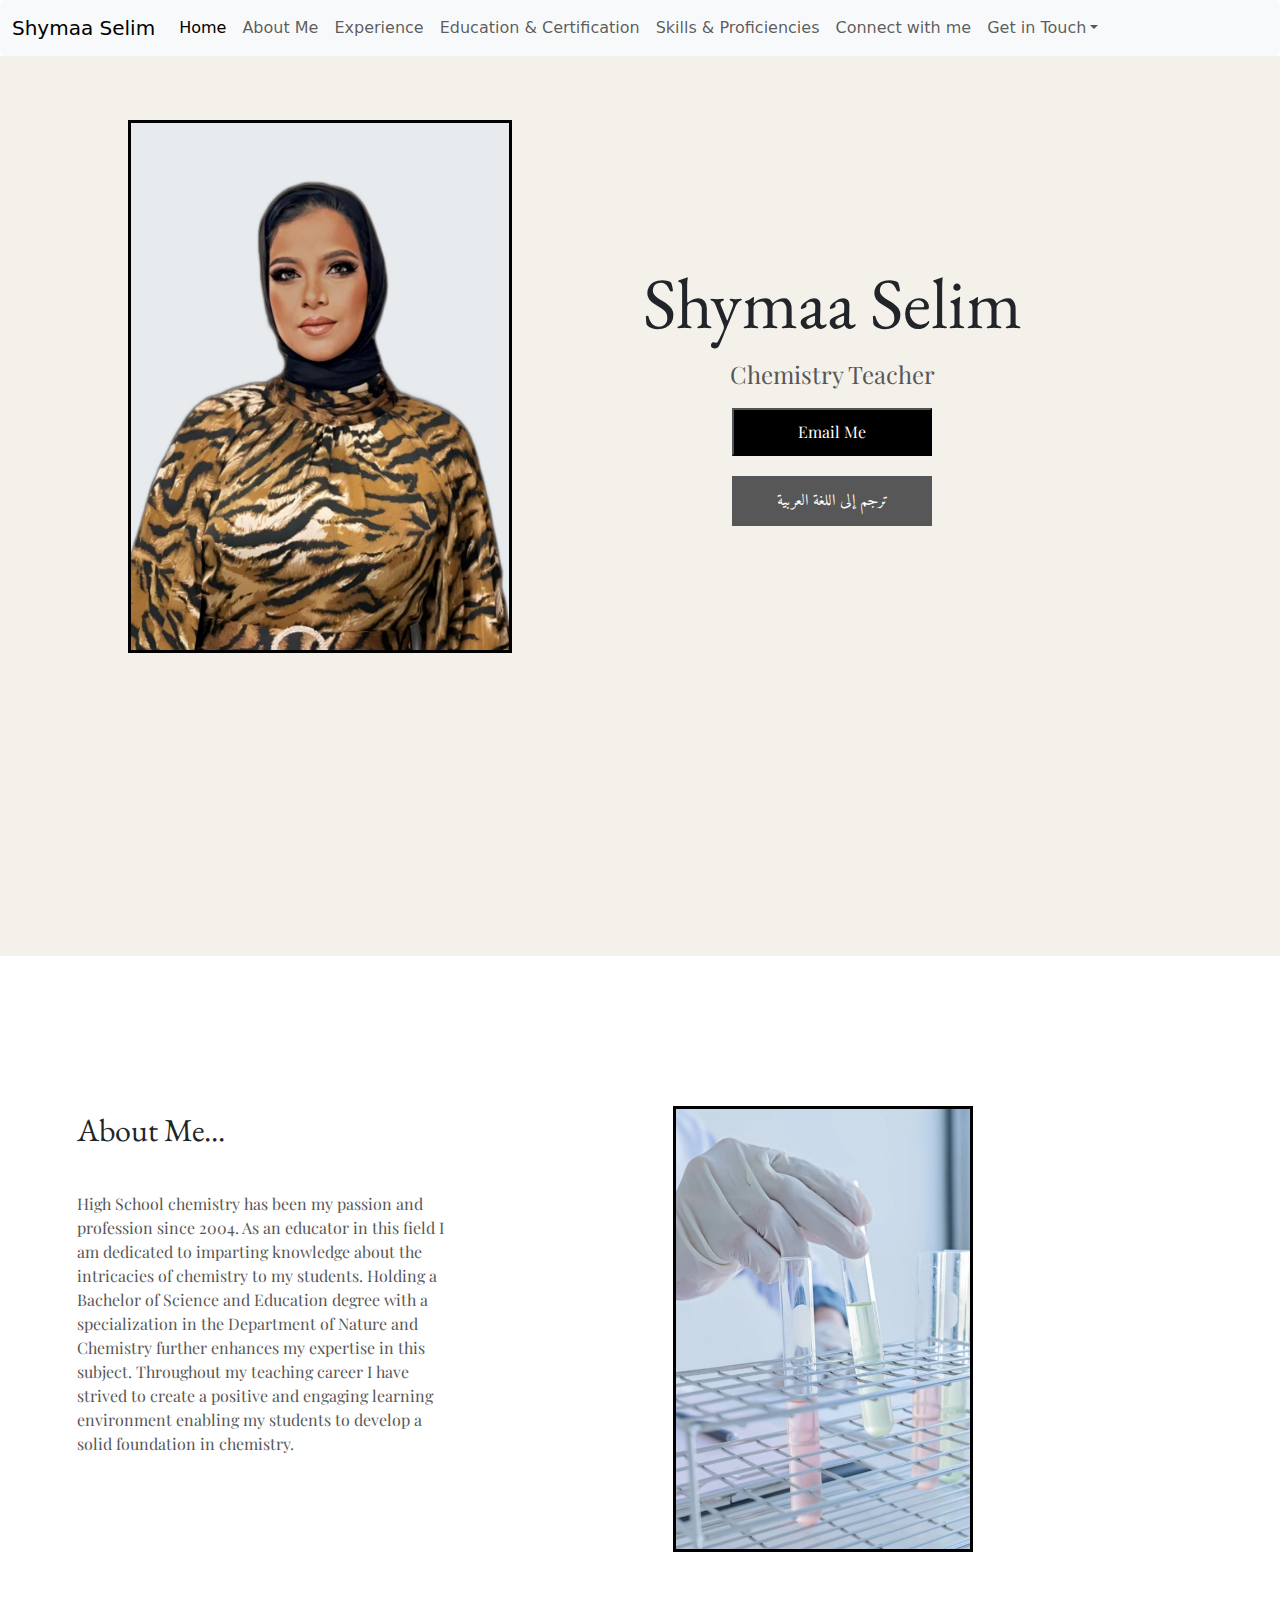
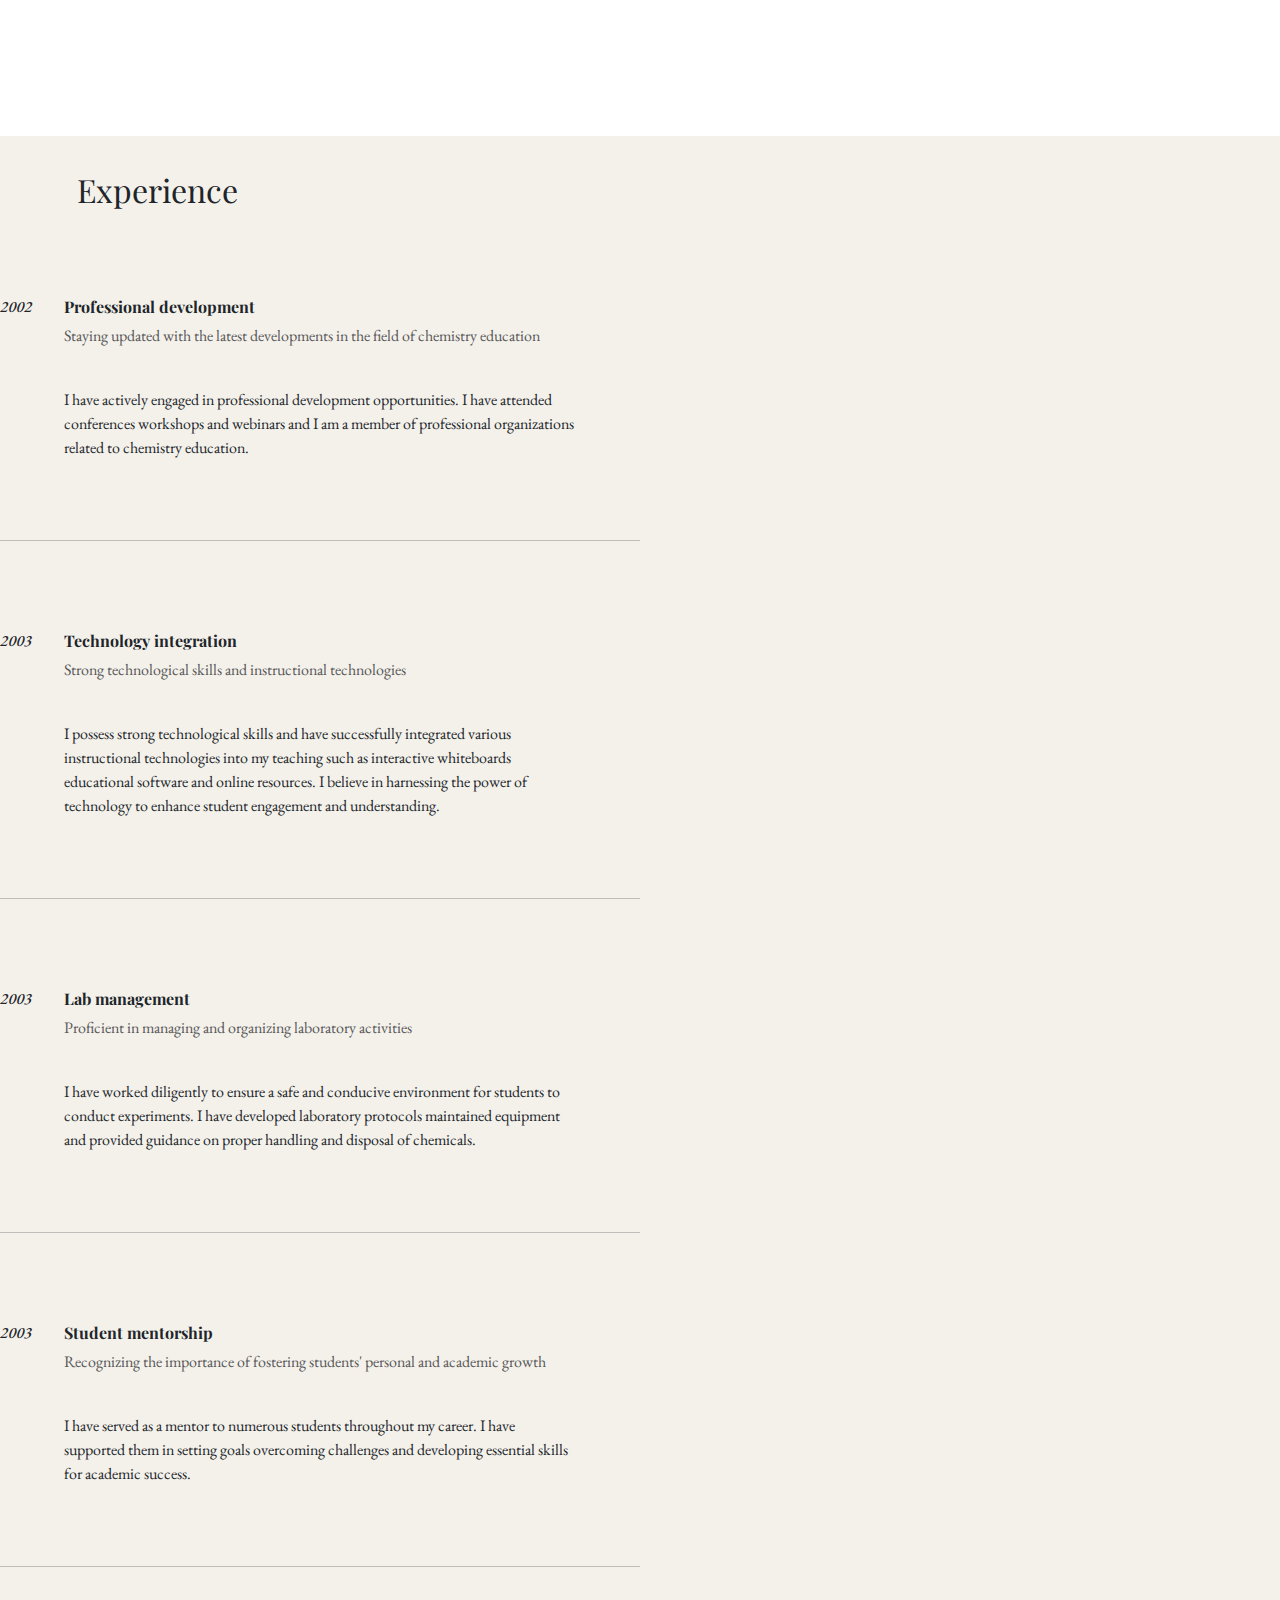
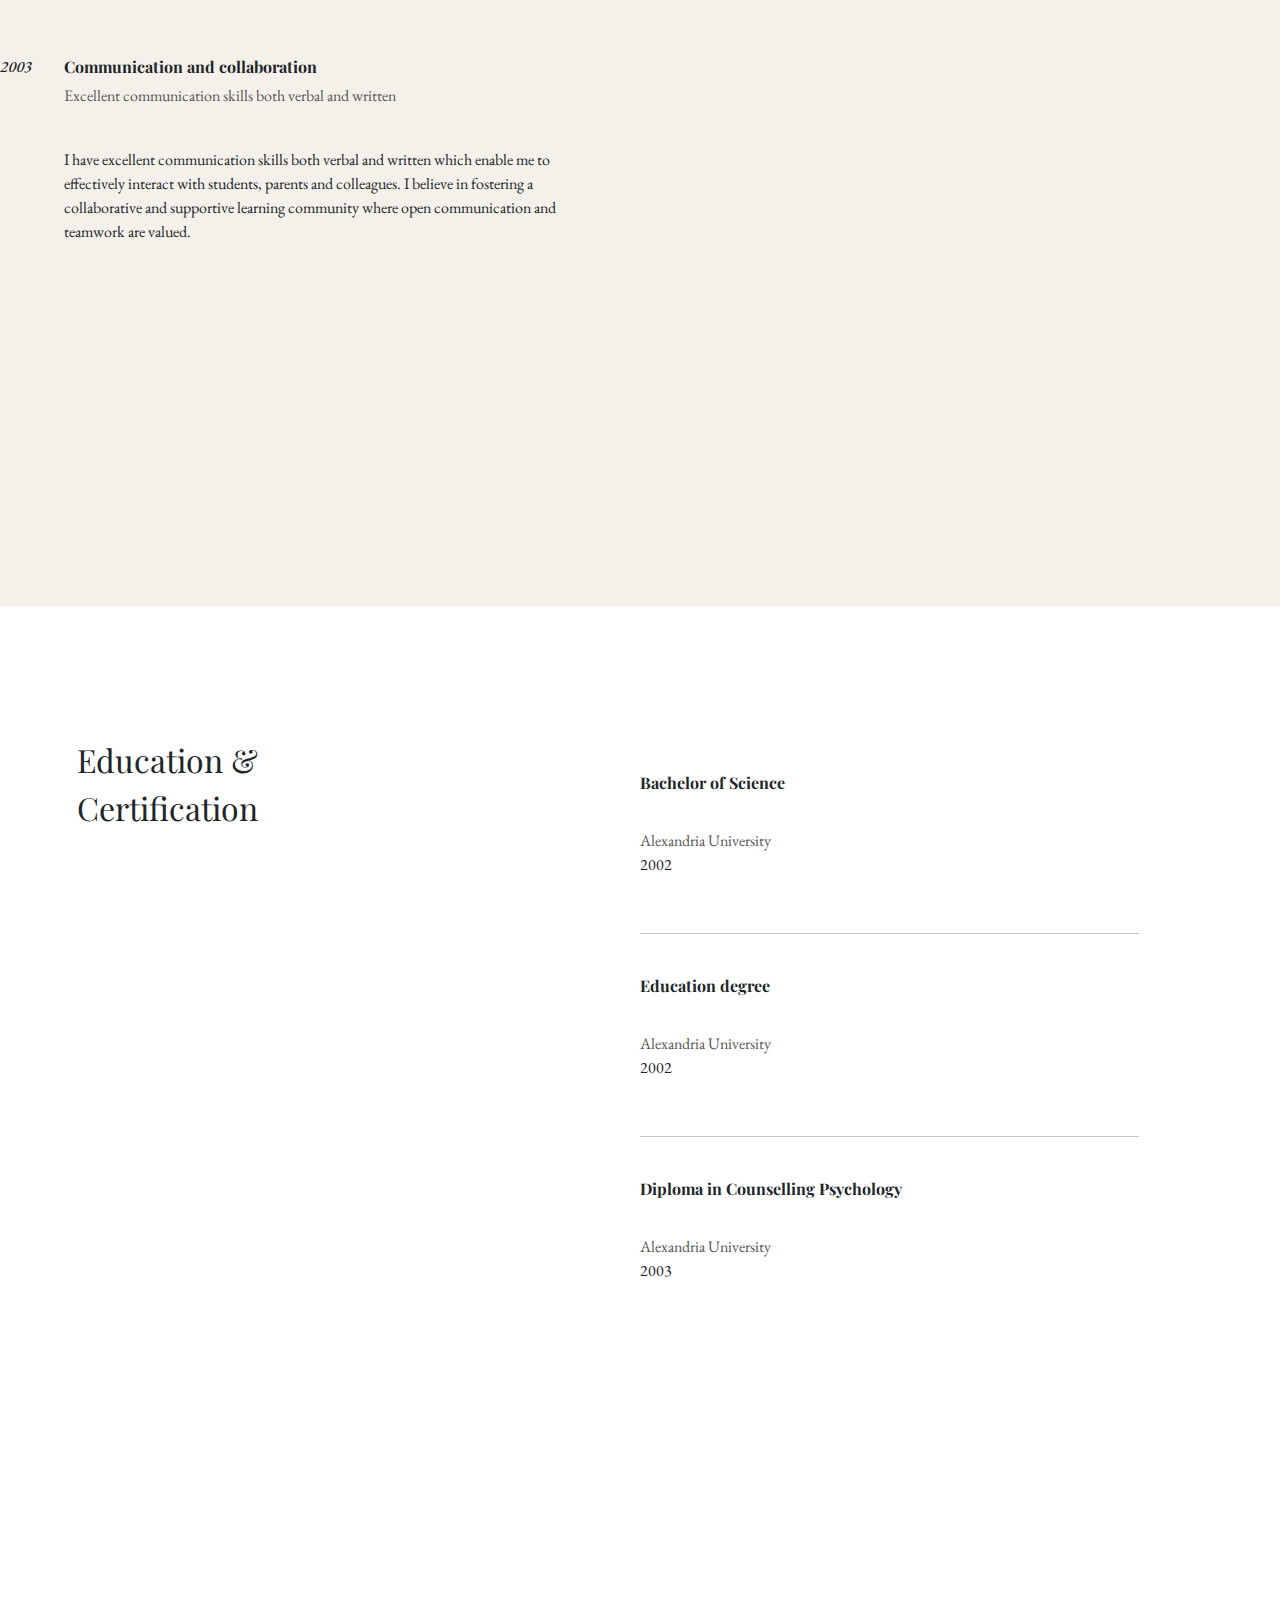
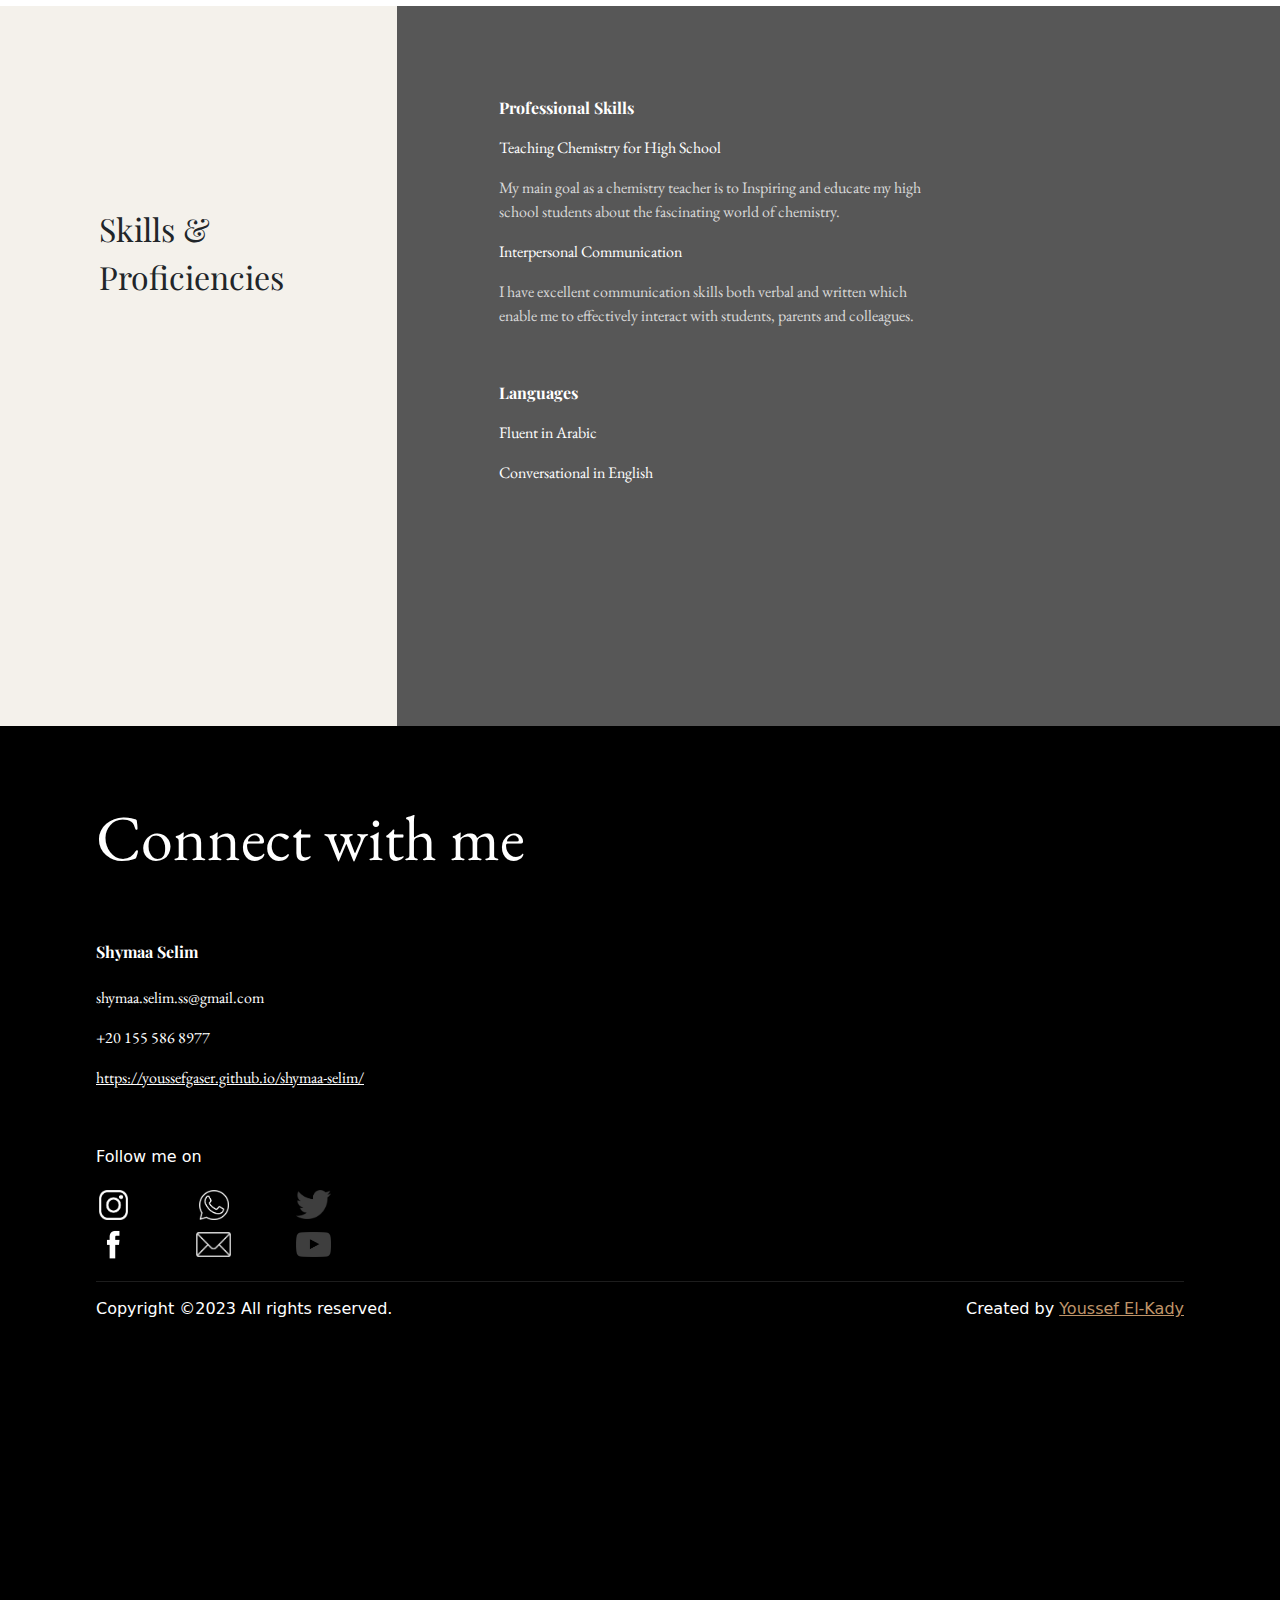
==== index.html @ 4e68a4df "Add files via upload" ====
<!DOCTYPE html>
<html lang="en">
<head>
    <meta charset="UTF-8">
    <meta name="viewport" content="width=device-width, initial-scale=1.0">
    <title>Shymaa Selim</title>
    <link href="./styleEN.css" rel="stylesheet">
    <link href="./viewportEN.css" rel="stylesheet">
    <link rel="preconnect" href="https://fonts.googleapis.com">
    <link rel="preconnect" href="https://fonts.gstatic.com" crossorigin>
    <link href="https://fonts.googleapis.com/css2?family=Abril+Fatface&family=Amiri&family=Caveat&family=Cinzel:wght@700&family=EB+Garamond:wght@500&family=GFS+Didot&family=Grandiflora+One&family=Kablammo&family=Libre+Baskerville:wght@700&family=Merriweather:ital,wght@1,300&family=PT+Serif:wght@700&family=Playfair+Display&family=Raleway:wght@100&family=Tilt+Prism&display=swap" rel="stylesheet">
    <link rel="shortcut icon" href="./img for codes/Shymaa in a circular photo.png" type="Image/xicon">
    <link href="./css/bootstrap.min.css" rel="stylesheet">
</head>
<body>

    <nav class="navbar navbar-expand-lg bg-body-tertiary rounded" aria-label="Eleventh navbar example">
        <div class="container-fluid">
          <a class="navbar-brand" href="#">Shymaa Selim</a>
          <button class="navbar-toggler" type="button" data-bs-toggle="collapse" data-bs-target="#navbarsExample09" aria-controls="navbarsExample09" aria-expanded="false" aria-label="Toggle navigation">
            <span class="navbar-toggler-icon"></span>
          </button>
  
          <div class="collapse navbar-collapse" id="navbarsExample09">
            <ul class="navbar-nav me-auto mb-2 mb-lg-0">
              <li class="nav-item">
                <a class="nav-link active" aria-current="page" href="#home-en">Home</a>
              </li>
              <li class="nav-item">
                <a class="nav-link" href="#about-en">About Me</a>
              </li>
              <li class="nav-item">
                <a class="nav-link" aria-disabled="true" href="#experience-en">Experience</a>
              </li>
              <li class="nav-item">
                <a class="nav-link" aria-disabled="true" href="#education-en">Education & Certification</a>
              </li>
              <li class="nav-item">
                <a class="nav-link" aria-disabled="true" href="#skillsSection-en">Skills & Proficiencies</a>
              </li>
              <li class="nav-item">
                <a class="nav-link" aria-disabled="true" href="#contact-en">Connect with me</a>
              </li>
              <li class="nav-item dropdown">
                <a class="nav-link dropdown-toggle" href="#" data-bs-toggle="dropdown" aria-expanded="false">Get in Touch</a>
                <ul class="dropdown-menu">
                  <li><a class="dropdown-item" href="https://wa.me/message/QIZGUHK6UAVRG1">Whatsapp</a></li>
                  <li><a class="dropdown-item" href="https://www.facebook.com/shymaa.selim.3?mibextid=ZbWKwL">Facebook</a></li>
                  <li><a class="dropdown-item" href="tel:+20 155 586 8977">Make a Call</a></li>
                </ul>
              </li>
            </ul>
          </div>
        </div>
      </nav>
    
    <section  id="home-en" class="home tan-background">
    
        <div id="container-of-home-page-en" class="container-of-home-page">
            <div id="container-of-shymaa-photo-home-en" class="container-of-shymaa-photos">
                <img id="shymaa-photo-home-en" class="shymaa-photos" src="./img for codes/WhatsApp Image 2023-08-19 at 10.44.39 PM.jpeg" alt="A picture of Shymaa Selim (The Chemistry Teacher)">
            </div>
                <div id="heading-group-of-home-page-en" class="heading-group-of-home-page">
                    <p id="headding-of-home-page-en" class="heading-of-home-page">Shymaa Selim</p>
                    <p id="subheadding-of-home-page-en" class="subheading-of-home-page">Chemistry Teacher</p>
                    <div id="button-group-of-home-page-en" class="button-group-of-home-page">
                        <a id="link-of-email-me-en" class="link-of-email-me" href="mailto:shymaa.selim.ss@gmail.com" target="_blank"><button id="button-of-email-me-en" class="button-of-home-page">Email Me</button></a>
                        <a id="link-of-translate-into-arabic-en" href="./Arabic.html"><button id="button-of-translate-into-arabic-en" class="button-of-home-page">ترجم إلى اللغة العربية</button></a>
                    </div>
                </div> 
        </div>
    </section>

    <section id="about-en" class="about white-background">
        
        <div id="about-container-en" class="about-container white-background">
            <div id="group-aboutMe-en" class="group-aboutMe">
                <p id="headding-aboutMe-en" class="headding-aboutMe">About Me...</p>
                <p id="content-aboutMe-en" class="content-aboutMe">High School chemistry has been my passion and profession since 2004. As an educator in this field I am dedicated to imparting knowledge about the intricacies of chemistry to my students. Holding a Bachelor of Science and Education degree with a specialization in the Department of Nature and Chemistry further enhances my expertise in this subject. Throughout my teaching career I have strived to create a positive and engaging learning environment enabling my students to develop a solid foundation in chemistry.</p>
            </div>
            <div id="imgContainer-aboutMe-en" class="imgContainer-aboutMe">
                <img id="img-aboutMe-en" class="img-aboutMe" src="./img for codes/Chemists.jpeg" alt="Chemicals">
            </div>
        </div>
    </section>

    <section id="experience-en" class="experience">

        <div id="container-experience-en" class="container-experience">
            <div id="container-heading-experience-en" class="container-heading-experience">
                <p id="heading-experience-en" class="heading-experience">Experience</p>
            </div>
            <div id="container-experiences-en" class="container-experiences">
                <div id="container-professional-development-en" class="container-professional-development">
                    <div id="container-year-professional-development-en" class="container-year-professional-development">
                        <p id="year-professional-development-en" class="year-professional-development">2002</p>
                    </div>
                    <div id="container-content-professional-development-en" class="container-content-professional-development">
                        <p id="heading-professional-development-en" class="heading-professional-development">Professional development</p>
                        <p id="subHeading-professional-development-en" class="subHeading-professional-development">Staying updated with the latest developments in the field of chemistry education</p>
                        <br>
                        <p id="content-professional-development-en" class="content-professional-development">I have actively engaged in professional development opportunities. I have attended conferences workshops and webinars and I am a member of professional organizations related to chemistry education.</p>
                    </div>
                </div>
                <br>
                <br>
                <hr>
                <br>
                <br>
                <br>
                <div id="container-professional-development-en" class="container-professional-development">
                    <div id="container-year-professional-development-en" class="container-year-professional-development">
                        <p id="year-professional-development-en" class="year-professional-development">2003</p>
                    </div>
                    <div id="container-content-professional-development-en" class="container-content-professional-development">
                        <p id="heading-professional-development-en" class="heading-professional-development">Technology integration</p>
                        <p id="subHeading-professional-development-en" class="subHeading-professional-development">Strong technological skills and instructional technologies</p>
                        <br>
                        <p id="content-professional-development-en" class="content-professional-development">I possess strong technological skills and have successfully integrated various instructional technologies into my teaching such as interactive whiteboards educational software and online resources. I believe in harnessing the power of technology to enhance student engagement and understanding.</p>
                    </div>
                </div>
                    <br>
                    <br>
                    <hr id="broken-2-en" class="broken">
                    <br>
                    <br>
                    <br>
                <div id="container-professional-development-en" class="container-professional-development">
                    <div id="container-year-professional-development-en" class="container-year-professional-development">
                        <p id="year-professional-development-en" class="year-professional-development">2003</p>
                    </div>
                    <div id="container-content-professional-development-en" class="container-content-professional-development">
                        <p id="heading-professional-development-en" class="heading-professional-development">Lab management</p>
                        <p id="subHeading-professional-development-en" class="subHeading-professional-development">Proficient in managing and organizing laboratory activities</p>
                        <br>
                        <p id="content-professional-development-en" class="content-professional-development">I have worked diligently to ensure a safe and conducive environment for students to conduct experiments. I have developed laboratory protocols maintained equipment and provided guidance on proper handling and disposal of chemicals.</p>
                    </div>
                </div>
                <br>
                <br>
                <hr id="broken-2-en" class="broken">
                <br>
                <br>
                <br>
                <div id="container-professional-development-en" class="container-professional-development">
                    <div id="container-year-professional-development-en" class="container-year-professional-development">
                        <p id="year-professional-development-en" class="year-professional-development">2003</p>
                    </div>
                    <div id="container-content-professional-development-en" class="container-content-professional-development">
                        <p id="heading-professional-development-en" class="heading-professional-development">Student mentorship</p>
                        <p id="subHeading-professional-development-en" class="subHeading-professional-development">Recognizing the importance of fostering students' personal and academic growth</p>
                        <br>
                        <p id="content-professional-development-en" class="content-professional-development">I have served as a mentor to numerous students throughout my career. I have supported them in setting goals overcoming challenges and developing essential skills for academic success.</p>
                    </div>
                </div>
                <br>
                <br>
                <hr id="broken-2-en" class="broken">
                <br>
                <br>
                <br>
                <div id="container-professional-development-en" class="container-professional-development">
                    <div id="container-year-professional-development-en" class="container-year-professional-development">
                        <p id="year-professional-development-en" class="year-professional-development">2003</p>
                    </div>
                    <div id="container-content-professional-development-en" class="container-content-professional-development">
                        <p id="heading-professional-development-en" class="heading-professional-development">Communication and collaboration</p>
                        <p id="subHeading-professional-development-en" class="subHeading-professional-development">Excellent communication skills both verbal and written</p>
                        <br>
                        <p id="content-professional-development-en" class="content-professional-development">I have excellent communication skills both verbal and written which enable me to effectively interact with students, parents and colleagues. I believe in fostering a collaborative and supportive learning community where open communication and teamwork are valued.</p>
                    </div>
                </div>
            </div>
        </div>
    </section>

    <section id="education-en" class="education">

        <div id="container-education-en" class="container-education">
            <div id="container-heading-education-en" class="container-heading-education">
                <p id="heading-education-en" class="heading-education">Education & Certification</p>
            </div>
            <div id="container-educations-en" class="container-educations">
                <div id="container-content-bachelor-of-science-en" class="container-content-professional-development">
                    <p id="heading-bachelor-of-science-en" class="heading-bachelor-of-science">Bachelor of Science</p>
                    <br>
                    <p id="subHeading-bachelor-of-science-en" class="subHeading-bachelor-of-science">Alexandria University
                    </p>
                    <p id="content-bachelor-of-science-en" class="content-bachelor-of-science">2002
                    </p>
                </div>
                <br>
                <hr>
                <br>
                <div id="container-content-bachelor-of-science-en" class="container-content-professional-development">
                    <p id="heading-bachelor-of-science-en" class="heading-bachelor-of-science">Education degree</p>
                    <br>
                    <p id="subHeading-bachelor-of-science-en" class="subHeading-bachelor-of-science">Alexandria University
                    </p>
                    <p id="content-bachelor-of-science-en" class="content-bachelor-of-science">2002
                    </p>
                </div>
                <br>
                <hr>
                <br>
                <div id="container-content-bachelor-of-science-en" class="container-content-professional-development">
                    <p id="heading-bachelor-of-science-en" class="heading-bachelor-of-science">Diploma in Counselling Psychology</p>
                    <br>
                    <p id="subHeading-bachelor-of-science-en" class="subHeading-bachelor-of-science">Alexandria University
                    </p>
                    <p id="content-bachelor-of-science-en" class="content-bachelor-of-science">2003
                    </p>
                </div>
            </div>
        </div>
    </section>

    <section id="skillsSection-en" class="skillsSection">

        <div id="greatContainer-skillsProficiencies-en" class="greatContainer-skillsProficiencies">
            <div id="container-skillsProficiencies-en" class="container-skillsProficiencies">
                <p id="heading-skillsProficiencies-en" class="heading-skillsProficiencies">Skills & Proficiencies</p>
            </div>
            <div id="container-skills-en" class="container-skills">
                <div id="professionalSkills-en" class="skills">
                    <p id="heading-professionalSkills-en" class="heading-skills">Professional Skills</p>
                    <p id="subheading-professionalSkills-teaching-en" class="subheading-skills">Teaching Chemistry for High School</p>
                    <p id="content-professionalSkills-teaching-en" class="content-skills"> My main goal as a chemistry teacher is to Inspiring and educate my high school students about the fascinating world of chemistry.</p>
                    <p id="subheading-professionalSkills-communication-en" class="subheading-skills">Interpersonal Communication</p>
                    <p id="content-professionalSkills-communication-en" class="content-skills"> I have excellent communication skills both verbal and written which enable me to effectively interact with students, parents and colleagues. </p>
                </div>
                <div id="languages-en" class="skills">
                    <p id="heading-languages-en" class="heading-skills">Languages</p>
                    <p id="subheading-languages-arabic-en" class="subheading-skills">Fluent in Arabic</p>
                    <p id="subheading-languages-english-en" class="subheading-skills">Conversational in English</p>
                </div>
            </div>
        </div>
    </section>

    <section id="contact-en" class="contact">

        <div id="container-contactWithMe-en" class="container-contactWithMe">
            <div id="group-contactWithMe-en" class="group-contactWithMe 1">
                <p id="heading-contactWithMe-en" class="heading-contactWithMe">Connect with me</p>
                <div id="group-contacts-en" class="group-contacts 1">
                    <p id="subheading-contacts-en" class="subheading-contacts">Shymaa Selim</p>
                    <p id="email-en" class="email">shymaa.selim.ss@gmail.com</p>
                    <p id="phoneNumber-en" class="phoneNumber">+20 155 586 8977</p>
                    <p id="websiteLink-en" class="websiteLink"><a class="websiteLink" href="https://youssefgaser.github.io/shymaa-selim/">https://youssefgaser.github.io/shymaa-selim/</a></p>
                </div>
                <div id="group-follow-en" class="follow-follow 1">
                    <p id="subheading-follow-en" class="subheading-follow">Follow me on</p>
                    <div id="follow-icons-en" class="follow-icons">
                        <div id="instagram" class="div-icon"><a href="https://instagram.com/shymaa.selim.3?utm_source=qr&igshid=NGExMmI2YTkyZg%3D%3D"><img class="icon" src="./img for codes/pngfind.com-instagram-png-white-2773517.png" alt="Follow Me on Instagram"></a></div>
                        <div id="whatsapp" class="div-icon"><a href="https://wa.me/message/QIZGUHK6UAVRG1"><img class="icon" src="./img for codes/pngaaa.com-8491146.png" alt="Contact me through Whatsapp Business"></a></div>
                        <div id="twitter" class="div-icon"><img class="icon" src="./img for codes/PngItem_5187558.png" alt="Follow me on Twitter"></div>
                        <div id="facebook" class="div-icon"><a href="https://www.facebook.com/shymaa.selim.3?mibextid=ZbWKwL"><img class="icon" src="./img for codes/pngfind.com-facebook-icon-white-png-1744532.png" alt="Follow me on Facebook"></a></div>
                        <div id="email" class="div-icon"><a href="mailto:shymaa.selim.ss@gmail.com"><img class="icon" src="./img for codes/pngkey.com-email-icon-white-png-9311379.png" alt="Contact me through Whatsapp"></a></div>
                        <div id="youtube" class="div-icon"><img class="icon" src="./img for codes/dc4LABqni.png" alt="Follow me on YouTube"></div>
                    </div>
                </div>
                <hr id="hrFooter">
            </div>
            
            <div id="footer-en" class="footer">
                <p id="copyright-en" class="copyright">Copyright &copy;2023 All rights reserved. </p>
                <p id="myPrint-en" class="myPrint">Created by <a id="link-YE" href="https://youssefgaser.github.io/youssef-elkady/" target="_blank"><span id="YE"> Youssef El-Kady </span></a></p>
            </div>
        </div>
    </section>

    <script src="./js/bootstrap.bundle.js"></script>
</body>
</html>
---- styleEN.css ----
body {
    margin: 0px;
}

hr.broken {
    width: 100%;
    } 

.tan-background {
    background-color: #f4f1eb;
    height: 100vh;
}

.container-of-home-page {
    background-color: #f4f1eb;
    display: flex;
}

.container-of-shymaa-photos {
    background-color: #f4f1eb;
    height: 550px;
    width: 400px;
    margin: 5% 7%;
}

.shymaa-photos {
    height: 100%;
    width: 100%;
    object-fit: fill;
    border: solid black;
}

.heading-group-of-home-page {
    width: 50%;
    margin-right: 100px;
    padding-top: 15%;
    text-align: center;
    font-family: 'EB Garamond', serif;
}

.heading-of-home-page {
    margin: 0px;
    font-family: 'EB Garamond', serif;
    font-size: 4.5rem;
}

.subheading-of-home-page {
    font-family: 'Playfair Display', serif;
    font-size: 1.5rem;
    color: #575757;
}

.button-group-of-home-page {
    display: grid;
    grid-template-columns: 200px;
    grid-template-rows: auto;
    place-content:  center;
}

.button-of-home-page {
    width: 100%;
    padding: 5%;
    background-color: black;
    color: white;
    font-family: 'Playfair Display', serif;
}

#button-of-translate-into-arabic-en {
    width: 100%;
    border: solid #575757;
    background-color: #575757;
    font-family: 'Amiri', serif;
}

.link-of-email-me {
    margin-bottom: 10%;
}

#link-of-translate-into-arabic-en {
    color: white
}

.white-background {
    background-color: white;
    margin-top: 50px;
}

.about-container {
    background-color: white;
    height: 70vh;
    padding-top: 100px;
    display: flex;
    flex-wrap: wrap;
    justify-content: space-between;
}

.group-aboutMe {
    width: 380px;
    margin-left: 6%;
}

.headding-aboutMe {
    font-family: 'EB Garamond', serif !important;
    font-size: 2rem;
    margin-bottom: 10%;
}

.content-aboutMe {
    width: 100%;
    font-family: 'Playfair Display', serif;
    color: #575757;
}

.imgContainer-aboutMe {
    width: 300px;
    object-fit: cover;
    margin-right: 24%;
}

.img-aboutMe {
    max-width: 100%;
    max-height: 100%;
    border: solid black;
}




.experience {
    background-color: #f4f1eb;
    height: 230vh;
    margin-top: 100px;
}

.container-experience {
    display: flex;
    flex-wrap: wrap;
    justify-content: space-between;
}

.container-heading-experience {
    width: 380px;
    font-size: 2rem;
    font-family: 'Playfair Display', serif;
    margin-right: 0%;
    margin-left: 6%;
    padding-top: 30px;
}

.container-experiences{
    width: 50%;
    direction: ltr;
    margin-top: 65px;
    margin-right: 15.5%;
}

.container-professional-development {
    width: 100%;
    display: flex;
    flex-wrap: wrap;
}

.container-year-professional-development {
    margin-right: 5%;
    font-weight:500;
    font-style: italic;
    font-family: 'EB Garamond', serif;
}

.container-content-professional-development {
    width: 80%;
}

.heading-professional-development {
    font-weight: bold;
    font-family: 'Playfair Display', serif;
    margin-bottom: 5px;
}

.subHeading-professional-development {
    color: #575757;
    margin-top: 5px;
    font-family: 'EB Garamond', serif;
}

.content-professional-development {
    font-family: 'EB Garamond', serif;
}






.education {
    background-color: #ffffff;
    height: 100vh;
    margin-top: 100px;
}

.container-education {
    display: flex;
    flex-wrap: wrap;
    justify-content: space-between;
}

.container-heading-education {
    width: 320px;
    font-size: 2rem;
    font-family: 'Playfair Display', serif;
    margin-right: 0%;
    margin-left: 6%;
    padding-top: 30px;
}

.container-educations{
    width: 50%;
    direction: ltr;
    margin-top: 65px;
    padding-left: 0%;
    padding-right: 11%;
}

.container-bachelor-of-science {
    width: 100%;
    display: flex;
    flex-wrap: wrap;
    margin-left: 7%;
}

.heading-bachelor-of-science {
    font-weight: bold;
    font-family: 'Playfair Display', serif;
    margin-bottom: 5px;
}

.subHeading-bachelor-of-science {
    color: #575757;
    margin-top: 5px;
    font-family: 'EB Garamond', serif;
    margin-bottom: 0px;
}

.content-bachelor-of-science {
    font-family: 'EB Garamond', serif;
    margin-top: 0px;
}




.skillsSection {
    background-color: #f4f1eb;
    z-index: -1;
    margin: 0px;
}

.greatContainer-skillsProficiencies {
    display: flex;
    height: 80vh;
}

.container-skillsProficiencies {
    background-color: #f4f1eb;
    width: 45%;
}

.heading-skillsProficiencies {
    font-family: 'Playfair Display', serif;
    font-size: 2rem;
    margin: 0px;
    margin-top: 50%;
    margin-left: 25%;
    width: 45%;
}

.container-skills {
    width: 100%;
    color: white;
    background-color: #575757;
    padding-top: 7%;
    margin-left: 0%;
}

.skills {
    width: 50%;
    background-color: #575757;
    margin-left: 11.5%;
    margin-bottom: 6%;
}

.heading-skills {
    font-weight: bold;
    font-family: 'Playfair Display', serif;
}

.subheading-skills {
    font-family: 'EB Garamond', serif;
}

.content-skills {
    font-family: 'EB Garamond', serif;
    color: #d9d9d9;
}




.container-contactWithMe {
    background-color: black;
    color: white;
    height: 100vh;
}

.group-contactWithMe {
    color: white;
    padding-top: 5%;
    padding-left: 0%;
    padding-left: 7.5%;
    padding-right: 7.5%;
}

.heading-contactWithMe {
    font-family: 'EB Garamond', serif;
    font-size: 4rem;
    margin: 0px;
    margin-bottom: 5%;
}

.group-contacts {
    font-family: 'EB Garamond', serif;
}

.subheading-contacts {
    font-weight: bold;
    font-family: 'Playfair Display', serif;
    margin-bottom: 2%;
}

.websiteLink {
    color: white;
}

.follow-follow {
    margin-top: 5%;
}

.follow-icons {
    display: grid;
    grid-template-columns: repeat(3, 100px);
    grid-template-rows: 1fr 1fr
}

.icon {
    width: 40px;
    height: 40px;
    object-fit: contain;
    padding: 5%;
    padding-left: 0px;
}

#twitter {
    filter: opacity(0.2) drop-shadow(0 0 #444444);
}

#youtube {
    filter: opacity(0.2) drop-shadow(0 0 #444444);
}

#hrFooter {
    height: 0.5px;
    background-color: #737373;
    border: none;
}

.footer {
    display: flex;
    justify-content: space-between;
}

.copyright {
    margin-left: 7.5%;
}

.myPrint {
    margin-right: 7.5%;
}

#YE {
    color: #bf9469;
    text-decoration: none;
}

#link-YE {
    text-decoration-color: #bf9469;
}
---- viewportEN.css ----
@media (min-width: 1201px) {
    
    .container-of-shymaa-photos {
        height: 20% !important;
        width: 30% !important;
        margin: 0px;
        margin-top: 5%;
        margin-left: 10%;
        justify-content: center;
    }
    
    .shymaa-photos {
        height: 100%;
        width: 100%;
        object-fit: contain;
    }


}

@media (min-width: 319px) and (max-width: 1200px) {

    .home {
        background-color: #f4f1eb;
        height: 100vh !important;
    }
    
    .container-of-home-page {
        background-color: #f4f1eb;
        display: flex;
        flex-wrap: wrap;
    }
    
    .container-of-shymaa-photos {
        height: 70%;
        width: 50%;
        margin-top: 50px;
        margin-left: 25%;
        justify-content: center;
    }
    
    .shymaa-photos {
        height: 90%;
        width: 90%;
        object-fit: contain;
    }
    
    .heading-group-of-home-page {
        width: 50%;
        margin-right: 100px;
        padding-top: 0px;
        text-align: center;
        font-family: 'EB Garamond', serif;
        margin-left: 25%;
    }
    
    .heading-of-home-page {
        margin: 0px;
        font-family: 'EB Garamond', serif;
        font-size: 3rem;
    }
    
    .subheading-of-home-page {
        font-family: 'Playfair Display', serif;
        font-size: 1.5rem;
        color: #575757;
    }

    .about-container {
        background-color: white;
        height: 78vh;
        padding-top: 100px;
        display: flex;
        flex-wrap: wrap;
        justify-content: space-around;
        padding-top: 0%;
    }
    
    .group-aboutMe {
        width: 380px;
        margin-left: 3%;
        margin-right: 3%;
    }
    
    .headding-aboutMe {
        font-family: 'EB Garamond', serif !important;
        font-size: 1.7rem;
        margin-top: 1%;
        margin-bottom: 5%;
    }
    
    .content-aboutMe {
        width: 100%;
    }
    
    .imgContainer-aboutMe {
        width: 55%;
        object-fit: cover;
        margin: 0px;
    }
    
    .img-aboutMe {
        max-width: 100%;
        max-height: 100%;
    }

    .experience {
        background-color: #f4f1eb;
        height: 270vh;
        margin-top: 100px;
    }

    .container-experience {
        display: flex;
        flex-wrap: wrap;
        justify-content: space-between;
    }
    
    .container-heading-experience {
        width: 380px;
        font-size: 1.7rem;
        font-family: 'Playfair Display', serif;
        margin-right: 0%;
        margin-left: 6%;
        padding-top: 30px;
    }

    .heading-experience {
        margin-bottom: 0px;;
    }
    
    .container-experiences{
        width: 50%;
        direction: ltr;
        margin-top: 0px;
        margin-left: 6%;
        margin-right: 0px;
        width: 88%;
    }
    
    .container-professional-development {
        width: 100%;
        display: flex;
        flex-wrap: wrap;
    }
    
    .container-year-professional-development {
        margin-right: 100%;
        font-weight:500;
        font-style: italic;
        font-family: 'EB Garamond', serif;
    }
    
    .container-content-professional-development {
        width: 80%;
    }
    
    .heading-professional-development {
        font-weight: bold;
        font-family: 'Playfair Display', serif;
        margin-bottom: 5px;
    }
    
    .subHeading-professional-development {
        color: #575757;
        margin-top: 5px;
        font-family: 'EB Garamond', serif;
    }
    
    .content-professional-development {
        font-family: 'EB Garamond', serif;
    }

    .education {
        background-color: #ffffff;
        height: 65vh;
        margin-top: 50px;
    }
    
    .container-education {
        display: flex;
        flex-wrap: wrap;
        justify-content: space-between;
    }
    
    .container-heading-education {
        width: 88%;
        font-size: 1.7rem;
        font-family: 'Playfair Display', serif;
        margin-right: 0%;
        margin-left: 6%;
        padding-top: 0px;
    }
    
    .heading-education {
        margin: 0px;
    }

    .container-educations{
        width: 88%;
        direction: ltr;
        margin-top: 0px;
        padding-left: 0%;
        padding-right: 0%;
        margin-left: 6%;
    }

    #container-content-bachelor-of-science-en {
        padding-left: 0%;
    }
    
    .container-bachelor-of-science {
        width: 100%;
        display: flex;
        flex-wrap: wrap;
        margin-left: 7%;
    }
    
    .heading-bachelor-of-science {
        font-weight: bold;
        font-family: 'Playfair Display', serif;
        margin-bottom: 5px;
    }
    
    .subHeading-bachelor-of-science {
        color: #575757;
        margin-top: 5px;
        font-family: 'EB Garamond', serif;
        margin-bottom: 0px;
    }
    
    .content-bachelor-of-science {
        font-family: 'EB Garamond', serif;
        margin-top: 0px;
    }

    .skillsSection {
        background-color: #f4f1eb;
        z-index: -1;
        margin: 0px;
    }
    
    .greatContainer-skillsProficiencies {
        display: flex;
        flex-wrap: wrap;
        height: 70vh;
    }
    
    .container-skillsProficiencies {
        height: 10vh;
        background-color: #f4f1eb;
        width: 100%;
    }
    
    .heading-skillsProficiencies {
        font-family: 'Playfair Display', serif;
        font-size: 1.7rem;
        margin: 0px;
        margin-top: 5%;
        margin-left: 6%;
        width: 100%;
    }
    
    .container-skills {
        height: 55vh; 
        width: 95%;
        color: white;
        background-color: #575757;
        padding-top: 7%;
        margin-left: 2.5%;
    }
    
    .skills {
        width: 90%;
        background-color: #575757;
        margin-left: 4%;
        margin-bottom: 6%;
    }
    
    .heading-skills {
        font-weight: bold;
        font-family: 'Playfair Display', serif;
    }
    
    .subheading-skills {
        font-family: 'EB Garamond', serif;
    }
    
    .content-skills {
        font-family: 'EB Garamond', serif;
        color: #d9d9d9;
    }




    .container-contactWithMe {
        background-color: black;
        color: white;
        height: 70vh;
        padding-top: 10%;
    }
    
    .group-contactWithMe {
        color: white;
        padding-top: 5%;
        padding-left: 0%;
        padding-left: 6%;
        padding-right: 7.5%;
    }

    .heading-contactWithMe {
        font-family: 'EB Garamond', serif;
        font-size: 2.5rem;
        margin: 10%;
        margin-left: 0%;
    }
    
    .group-contacts {
        font-family: 'EB Garamond', serif;
    }
    
    .subheading-contacts {
        font-weight: bold;
        font-family: 'Playfair Display', serif;
        margin-bottom: 2%;
    }
    
    .websiteLink {
        color: white;
    }
    
    .follow-follow {
        margin-top: 15%;
    }
    
    .follow-icons {
        display: grid;
        grid-template-columns: repeat(3, 100px);
        grid-template-rows: 1fr 1fr
    }
    
    .icon {
        width: 40px;
        height: 40px;
        object-fit: contain;
        padding: 5%;
        padding-left: 0px;
    }
    
    #twitter {
        filter: opacity(0.2) drop-shadow(0 0 #444444);
    }
    
    #youtube {
        filter: opacity(0.2) drop-shadow(0 0 #444444);
    }
    
    #hrFooter {
        height: 0.5px;
        background-color: #737373;
        border: none;
    }
    
    .footer {
        display: flex;
        justify-content: space-between;
    }
    
    .copyright {
        margin-left: 7.5%;
        font-size: x-small;
    }
    
    .myPrint {
        margin-right: 7.5%;
        font-size: x-small;
    }
    
    #YE {
        color: #bf9469;
        text-decoration: none;
    }
    

}

@media (min-width: 481px) and (max-width: 1200px) {

    .home {
        background-color: #f4f1eb;
        height: 100vh;
    }

    .container-of-home-page {
        background-color: #f4f1eb;
        display: flex;
        flex-wrap: wrap;
        justify-content: center;
        padding-top: 10%;
    }

    .container-of-shymaa-photos {
        height: 70%;
        width: 50%;
        margin: 0px;
        justify-content: center;
    }
    
    .shymaa-photos {
        width: 100%;
        height: 100%;
        object-fit: contain;
        border: solid black;
    }

    .heading-group-of-home-page {
        width: 50%;
        margin: 0px 30%;
        padding-top: 5%;
        text-align: center;
        font-family: 'EB Garamond', serif;
    }

    .group-aboutMe {
        width: 380px;
    }

    .headding-aboutMe {
        font-family: 'EB Garamond', serif !important;
        font-size: 2rem;
        margin-bottom: 10%;
    }
    
    .content-aboutMe {
        width: 100%;
    }
    
    .imgContainer-aboutMe {
        width: 40%;
        object-fit: contain;
    }
    
    .img-aboutMe {
        max-width: 100%;
        max-height: 100%;
        border: solid black;
    }

    .container-of-shymaa-photos {
        width: 40%;
        margin-left: 0%;
        justify-content: center;
    }
    
    .shymaa-photos {
        height: 100%;
        width: 100%;
        object-fit: contain;
        border: solid black;
    }

    .tan-background {
        height: 150vh !important;
    }

    .about-container {
        height: 150vh;
        justify-content: space-between;
    }

    .group-aboutMe {
        margin-left: 11.2%;
    }

    .imgContainer-aboutMe {
        margin-left: 29.5%;
    }

    .headding-aboutMe-ar {
        font-family: 'Amiri', serif !important;
    }
    
    .experience {
        height: 315vh;
    }

    .container-experience {
        justify-content: flex-start;
        margin-left: 5.5%;
    }

    .container-heading-experience {
        padding: 0px;
    }

    .education {
        height: 100vh;
    }

    .container-education {
        margin-left: 5%;
    }

    .greatContainer-skillsProficiencies {
        height: 130vh;
    }

    .container-skills {
        height: 85vh;
    }

    .container-contactWithMe {
        height: 100vh;
    }

}

@media (min-width: 1000px) and (max-width: 1200px) and (min-height: 500px) and (max-height: 800px) {
    .home {
        height: 190vh;
    }
}

@media (min-width: 390px) and (max-width: 480px) {
    
    .home {
        background-color: #f4f1eb;
        height: 100vh;
    }

    .heading-group-of-home-page {
        padding-top: 5%;
    }

    .heading-of-home-page {
        font-size: 2em;
    }

    .container-of-home-page {
        display: flex;
        flex-wrap: wrap;
        justify-content: center;
        padding-top: 10%;
    }

    .container-of-shymaa-photos {
        width: 300px;
        margin: 0px !important;
        justify-content: center;
    }
    
    .shymaa-photos {
        height: 100%;
        width: 100%;
        object-fit: contain;
        border: solid black;
    }

}

@media (min-width: 319px) and (max-width: 389px) {

    .home {
        background-color: #f4f1eb;
        height: 100vh;
    }

    .container-of-shymaa-photos {
        width: 300px;
        margin: 0px !important;
        justify-content: center;
    }
    
    .shymaa-photos {
        height: 100%;
        width: 100%;
        object-fit: contain;
        border: solid black;
    }

    .heading-group-of-home-page {
        padding-top: 5%;
        margin: 0 0px;
    }

    .heading-of-home-page {
        font-size: 2em;
    }

    .container-of-home-page {
        display: flex;
        flex-wrap: wrap;
        justify-content: center;
        padding-top: 10%;
    }

}

@media (min-width: 320px) and (max-width: 450px) and (max-height: 760px) {
    .tan-background {
        height: 130vh !important;
    }

    .about-container {
        height: 100vh;
    }

    .experience {
        height: 350vh;
    }

    .education {
        height: 100vh;
    }

    .greatContainer-skillsProficiencies {
        height: 100vh;
    }

    .container-skills {
        height: 80vh;
    }

    .container-contactWithMe {
        height: 100vh;
    }
}
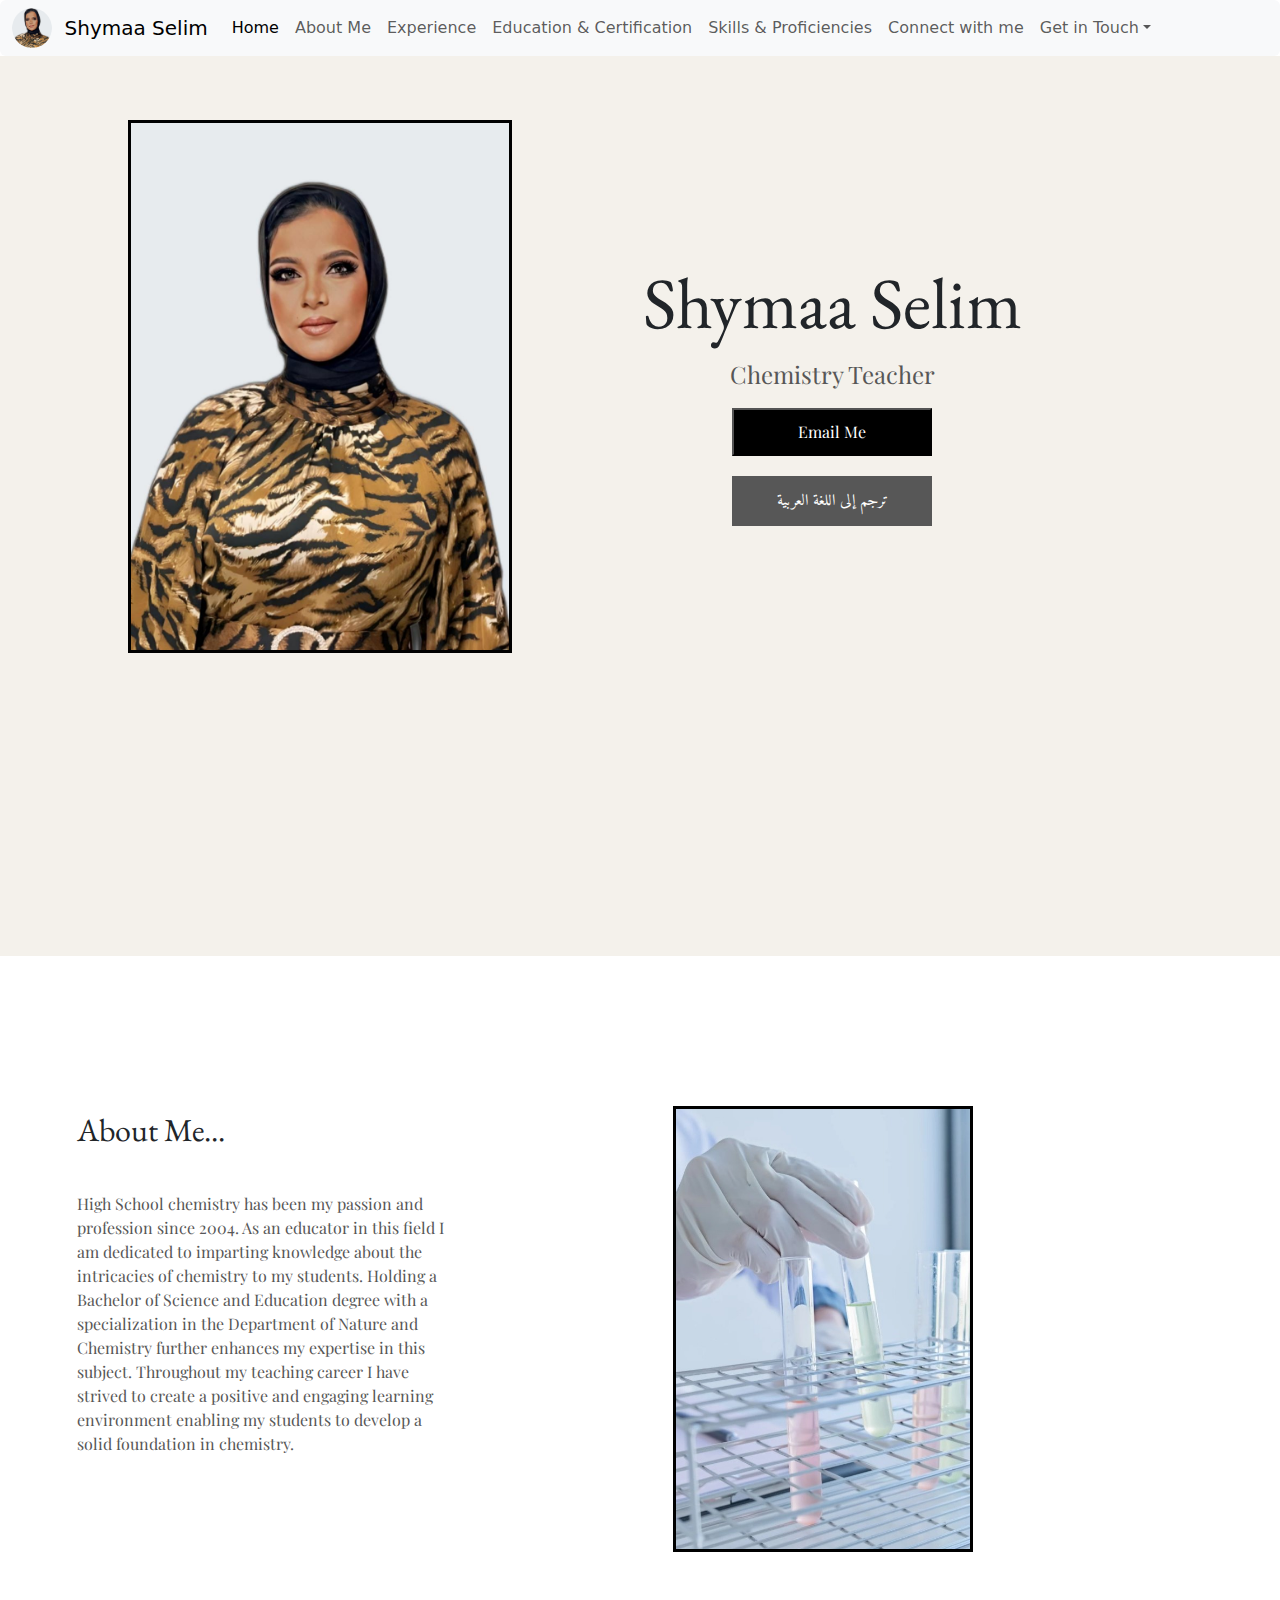
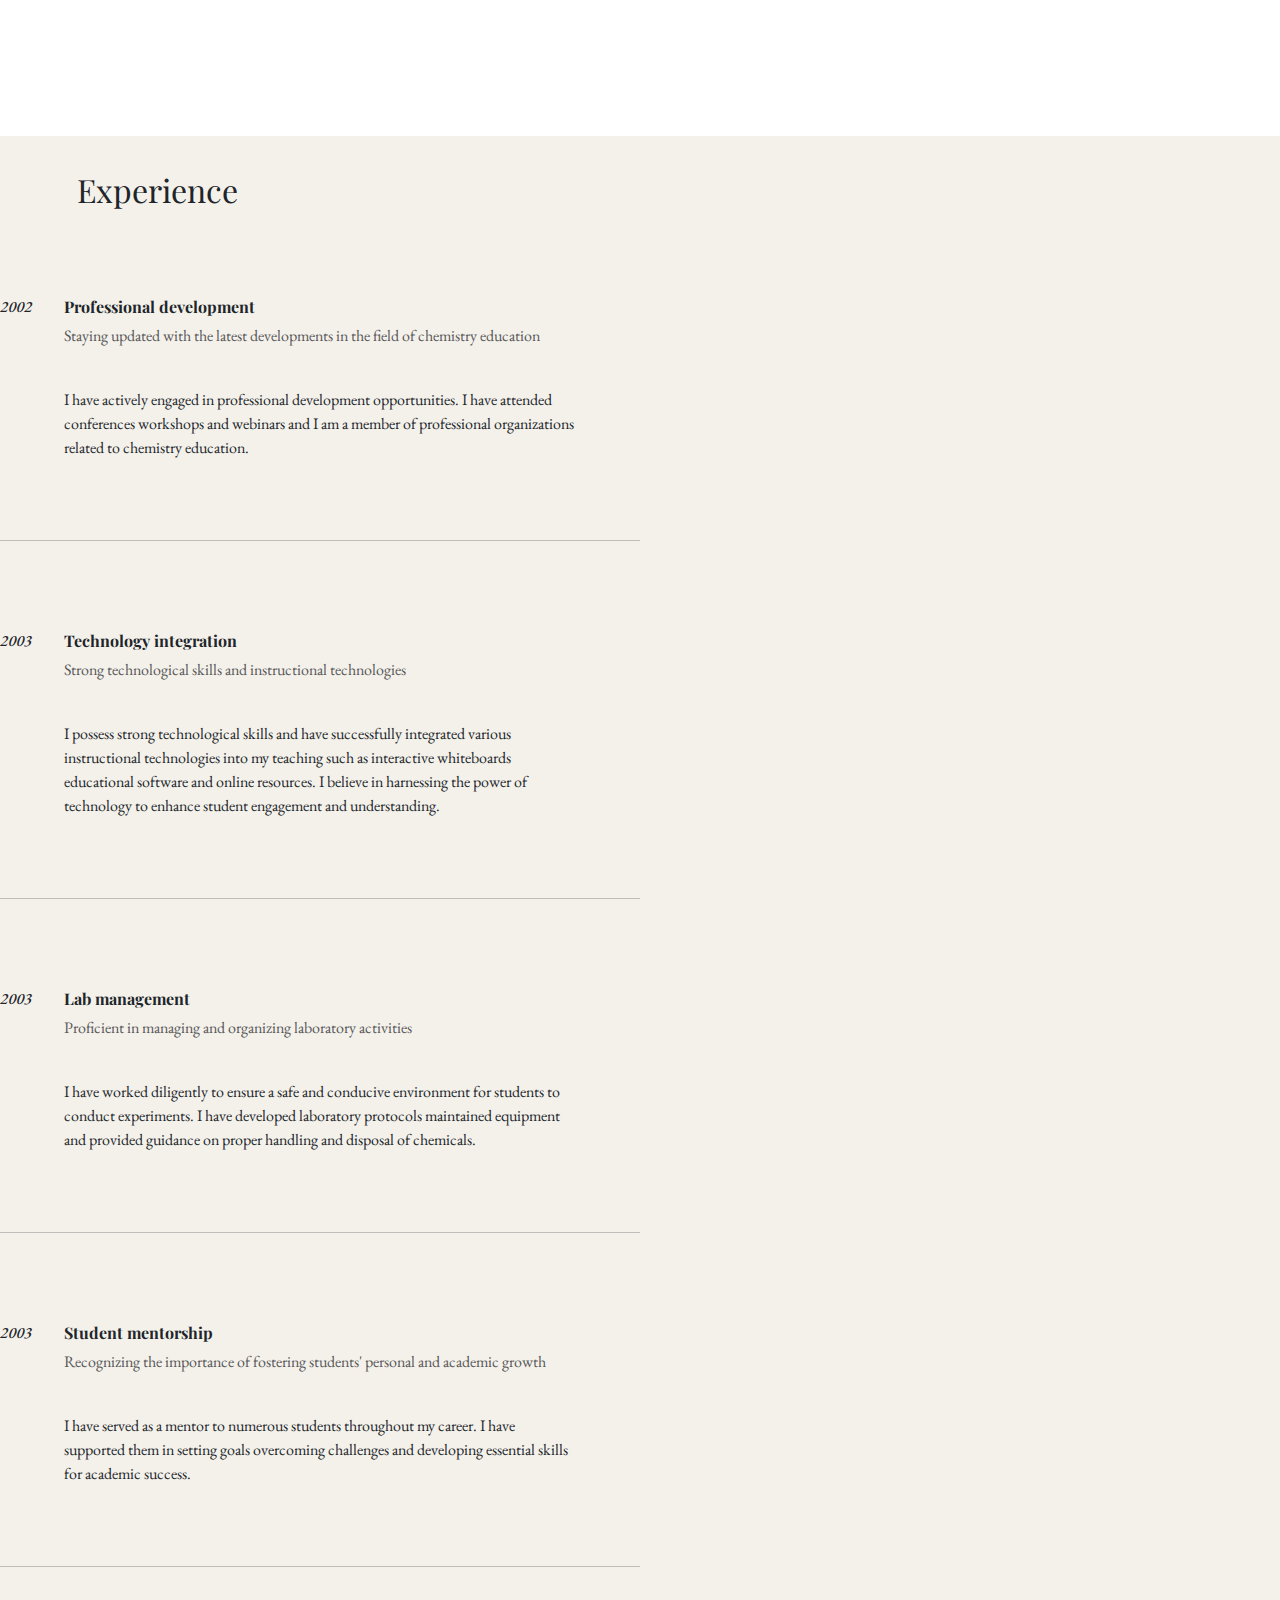
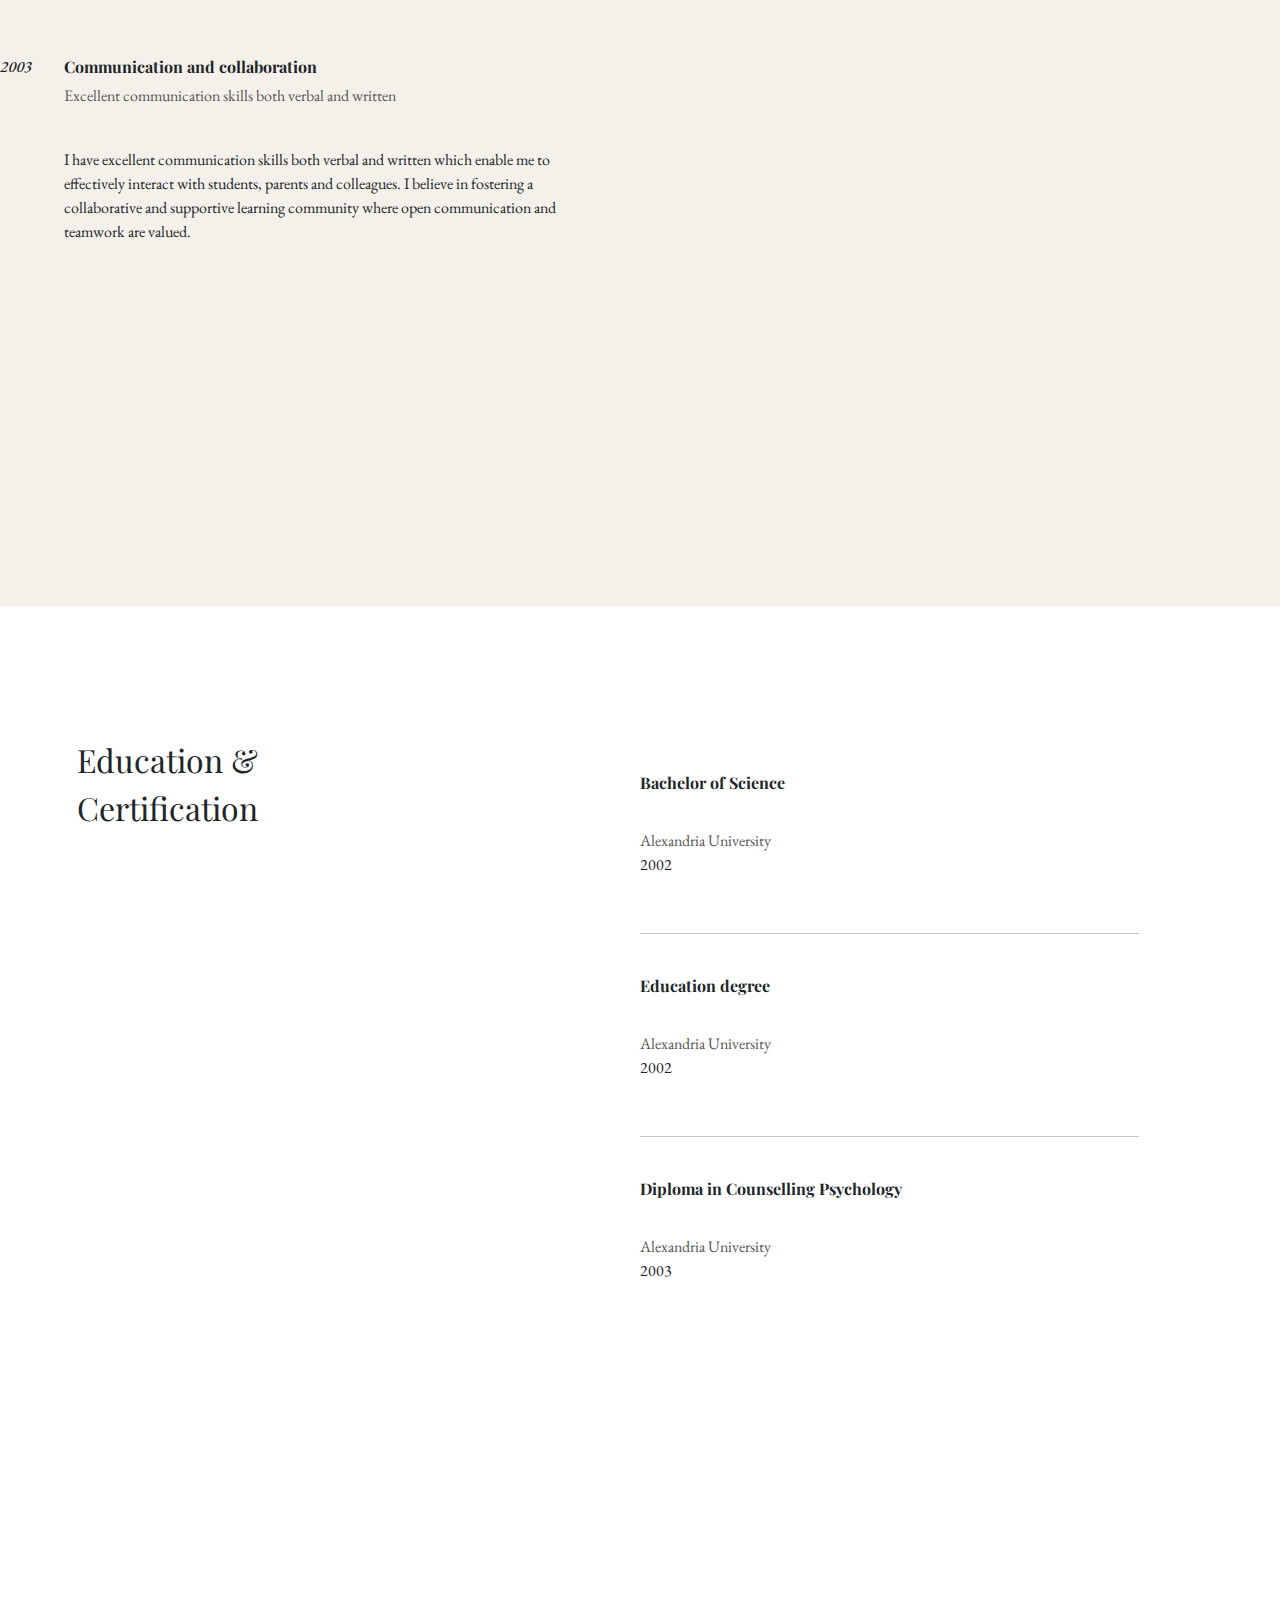
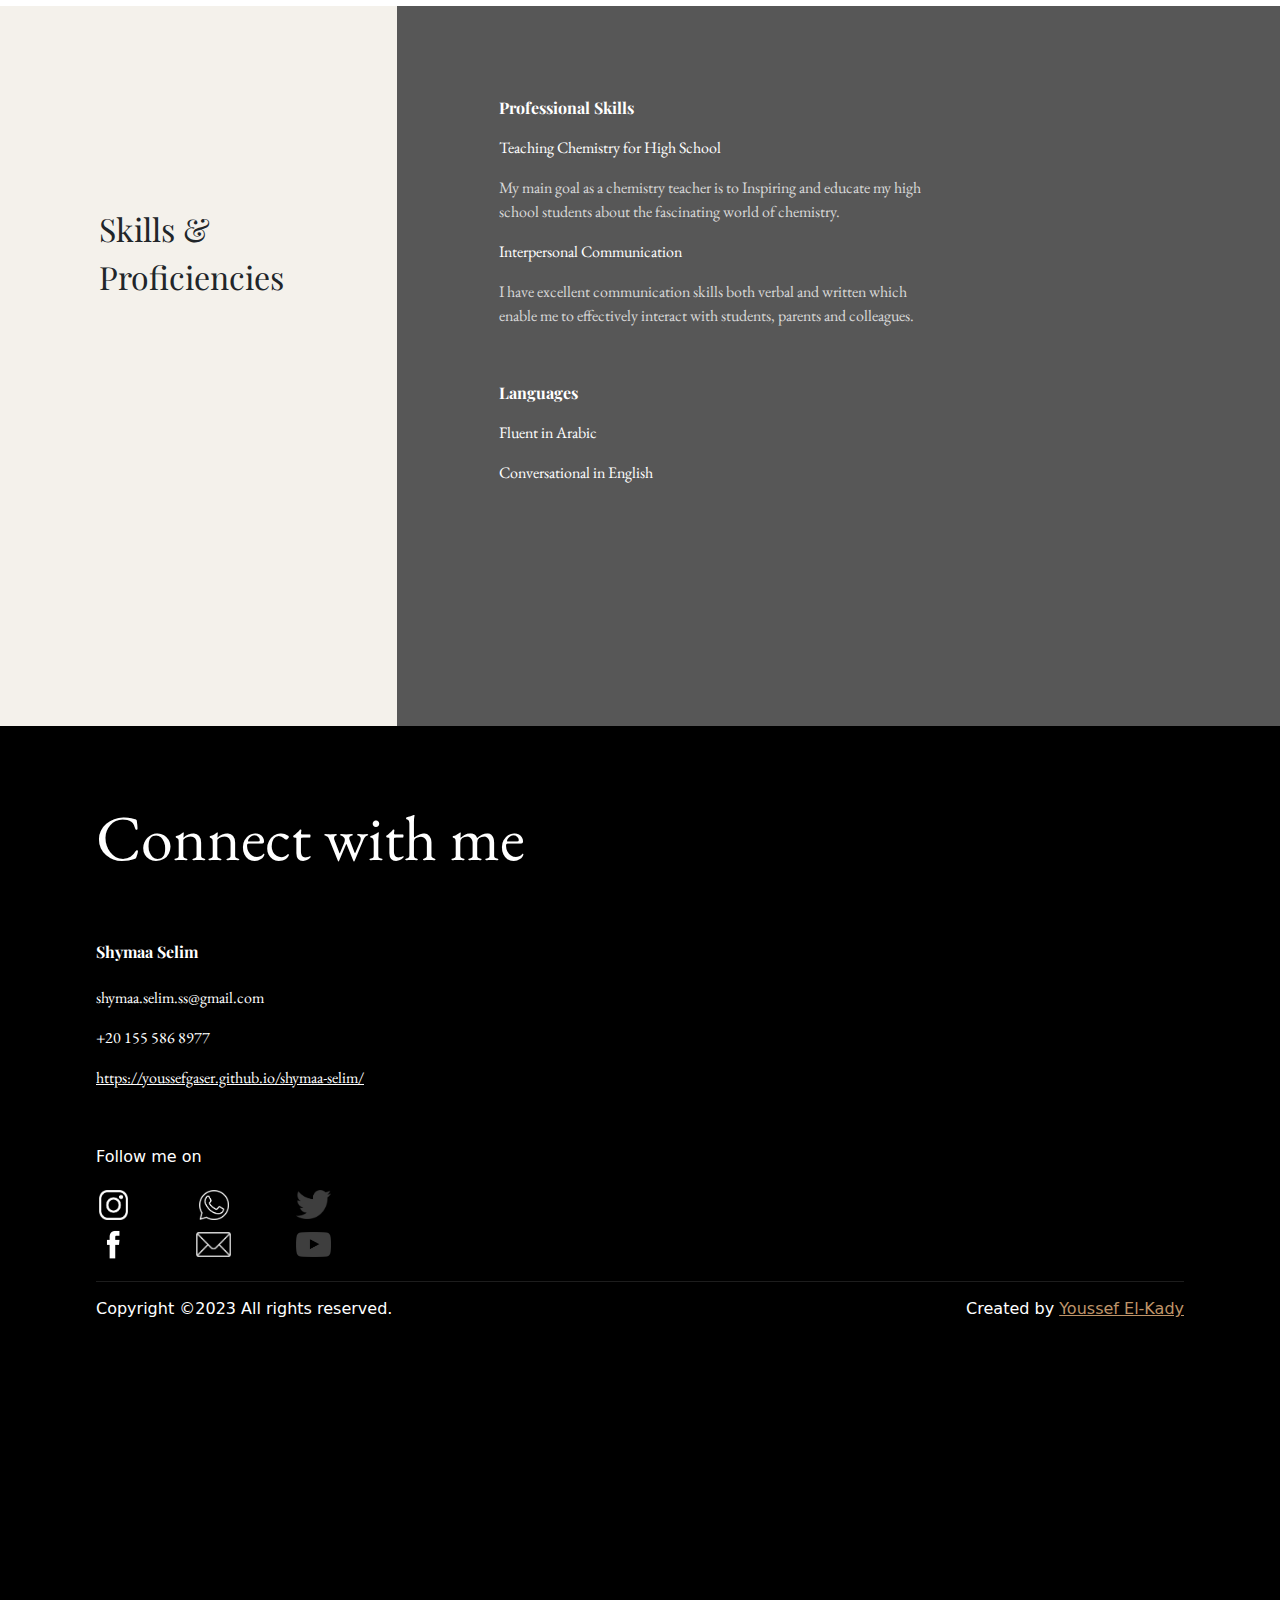
==== commit 7d26e798: "Update index.html" ====
--- a/index.html
+++ b/index.html
@@ -16,6 +16,7 @@
 
     <nav class="navbar navbar-expand-lg bg-body-tertiary rounded" aria-label="Eleventh navbar example">
         <div class="container-fluid">
+          <img src="./img for codes/Shymaa in a circular photo.png" alt="an icon of Shymaa Selim photo" style="width: 40px; border-radius: 50%; margin-right: 1%;">
           <a class="navbar-brand" href="#">Shymaa Selim</a>
           <button class="navbar-toggler" type="button" data-bs-toggle="collapse" data-bs-target="#navbarsExample09" aria-controls="navbarsExample09" aria-expanded="false" aria-label="Toggle navigation">
             <span class="navbar-toggler-icon"></span>
@@ -272,4 +273,4 @@
 
     <script src="./js/bootstrap.bundle.js"></script>
 </body>
-</html>+</html>
--- a/viewportEN.css
+++ b/viewportEN.css
@@ -106,7 +106,7 @@
 
     .experience {
         background-color: #f4f1eb;
-        height: 270vh;
+        height: 285vh;
         margin-top: 100px;
     }
 
@@ -607,7 +607,7 @@
     }
 
     .experience {
-        height: 350vh;
+        height: 375vh;
     }
 
     .education {
@@ -625,4 +625,4 @@
     .container-contactWithMe {
         height: 100vh;
     }
-}+}
